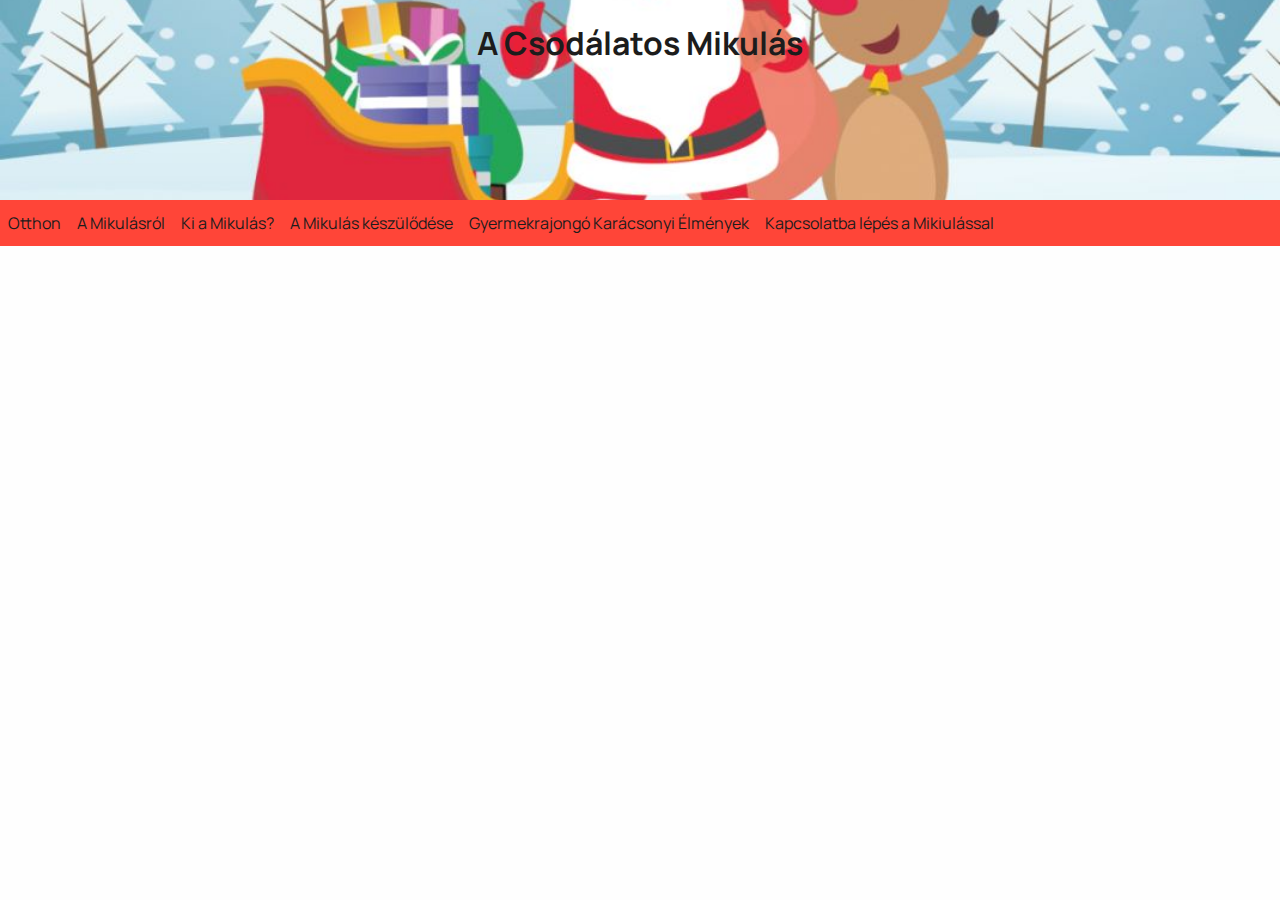
==== index2.html @ 3fccf8ef "v2" ====
<!DOCTYPE html>
<html lang="en">
<head>
    <meta charset="UTF-8">
    <meta name="viewport" content="width=device-width, initial-scale=1.0">
    <title>Document</title>
    <link rel="stylesheet" href="css/index2.css">
</head>
<body>
    <header class="home" id="home">

        <div class="headerbg">
            <h1 class="headerh1">A Csodálatos Mikulás</h1>
        </div>

    </header>
    <nav class="navbar">
        <div class="nav-items">
            <a href="#home" class="navbtna"><button class="navbtn">Otthon</button></a>
            <a href="#mikulasrolheader" class="navbtna"><button class="navbtn">A Mikulásról</button></a>
            <a href="#sec1" class="navbtna"><button class="navbtn">Ki a Mikulás?</button></a>
            <a href="#sec2" class="navbtna"><button class="navbtn">A Mikulás készülődése</button></a>
            <a href="#sec3" class="navbtna"><button class="navbtn">Gyermekrajongó Karácsonyi Élmények</button></a>
            <a href="#sec4" class="navbtna"><button class="navbtn">Kapcsolatba lépés a Mikiulással</button></a>
            <div class="colapsespacer"><button class="collapse"></button></div>
        </div>
        <div class="collapsednavitems">
            <a href="#home" class="navbtnacollapse"><button class="navbtncollapse">Otthon</button></a>
            <a href="#mikulasrolheader" class="navbtnacollapse"><button class="navbtncollapse">A Mikulásról</button></a>
            <a href="#sec1" class="navbtnacollapse"><button class="navbtncollapse">Ki a Mikulás?</button></a>
            <a href="#sec2" class="navbtnacollapse"><button class="navbtncollapse">A Mikulás készülődése</button></a>
            <a href="#sec3" class="navbtnacollapse"><button class="navbtncollapse">Gyermekrajongó Karácsonyi Élmények</button></a>
            <a href="#sec4" class="navbtnacollapse"><button class="navbtncollapse">Kapcsolatba lépés a Mikiulással</button></a>
        </div>
    </nav>
    <main>

        <section class="lg">

            <div class="sec1lg">

                <h1 class="sec1h1lg"></h1>
                <div class="sec1imglg">
                    <img src="" alt="" class="img1lg">
                </div>
                <p class="sec1txtlg">

                </p>

            </div>
            <div class="sec2lg">

                <h1 class="sec1h1lg"></h1>
                <div class="sec1imglg">
                    <img src="" alt="" class="img1lg">
                </div>
                <p class="sec1txtlg">
                    
                </p>

            </div>
            <div class="sec3lg">

                <h1 class="sec1h1lg"></h1>
                <div class="sec1imglg">
                    <img src="" alt="" class="img1lg">
                </div>
                <p class="sec1txtlg">
                    
                </p>

            </div>
            <div class="sec4lg">

                <h1 class="sec4h1lg"></h1>
                <div class="sec4imglg">
                    <img src="" alt="" class="img4lg">
                </div>
                <p class="sec4txtlg">
                    
                </p>

            </div>

        </section>
        <section class="med">

            <div class="row1med">
                <div class="sec1med">



                </div>
                <div class="sec2med">
    
    
    
                </div>
                <div class="sec3med">
    
    
    
                </div>
            </div>
            <div class="row2med">
                <div class="sec4med">

                </div>
            </div>

        </section>
        <section class="sm">

            <div class="row1sm">
                <div class="sec1sm">



                </div>
                <div class="sec2sm">
    
    
    
                </div>
            </div>
            <div class="row2sm">
                <div class="sec3sm">



                </div>
                <div class="sec4sm">
    
    
    
                </div>
            </div>

        </section>
        <section class="xs">

            <div class="sec1xs">



            </div>
            <div class="sec2xs">



            </div>
            <div class="sec3xs">



            </div>
            <div class="sec4xs">



            </div>
            
        </section>

    </main>
    <footer>



    </footer>

    <script src="js/collapse2.js"></script>
    
</body>
</html>
---- css/index2.css ----
@import url('https://fonts.googleapis.com/css2?family=Manrope:wght@200;500;800&display=swap');

html {
    width: 100%;
    scroll-behavior: smooth;
}

body {
    margin: 0;
    width: 100%;
    background-color: #fefefe;
    display: flex;
    justify-content: center;
    align-items: center;
    flex-direction: column;
}

.home {
    height: 200px;
    width: 100%;
}

.headerbg {
    background-image: url(../img/mikulas-2021.jpg);
    width: 100%;
    min-height: 100%;
    display: flex;
    justify-content: center;
    align-items: flex-start;
    flex-direction: row;
    background-position: center;
    background-repeat: no-repeat;
    background-size: cover;
}

.headerh1{
    font-family: 'Manrope', sans-serif;
    color: #1c1c1c;
}

nav {
    position: sticky;
    top: 0;
    left: 0;
    width: 100%;
    height: auto;
    background-color: #ff4538;
    display: flex;
    flex-direction: column;
    z-index: 999;
}

.nav-items {
    width: 100%;
    height: 100%;
    display: flex;
    align-items: center;
    
}

.navbtna, .navbtnacollapse {
    height: 100%;
    text-decoration: none;
    display: flex;
    justify-content: center;
    align-items: center;
}

.navbtnacollapse {
 width: 100%;
}

.navbtn, .navbtncollapse {
    height: 100%;
    font-family: 'Manrope', sans-serif;
    font-weight: 400;
    background-color: transparent;
    border: none;
    padding: 12px 8px;
    font-size: medium;
    color: #1c1c1c;
}

.navbtncollapse {
    width: 100%;
}

.colapsespacer {
    width: 100%;
    display: none;
    justify-content: flex-end;
    align-items: center;
}

.collapse {
    width: 46px;
    height: 46px;
    padding: 12px 8px;
    border: none;
    background-color: transparent;
    font-family: 'Manrope', sans-serif;
    font-size: medium;
    font-weight: 400;
    background-image: url(../svg/menu_FILL0_wght200_GRAD0_opsz24.svg);
    background-position: center;
    background-repeat: no-repeat;
    background-size: 40px;
    transition: .2s ease-in-out;
}

.collapsednavitems {
    display: none;
    align-items: center;
    justify-content: center;
    flex-direction: column;
    overflow: hidden;
    height: 0px;
    transition: .5s ease;
}

.collapse.active {
    background-image: url(../svg/close_FILL0_wght200_GRAD0_opsz24.svg);
}

.collapsednavitems.active {
    height: 276px;
    transition: .5s ease;
}

.collapse:hover {
    background-color: #ff675c ;
}

.navbtn:hover, .navbtncollapse:hover {
    background-color: #ff675c;
    transition: .2s ease-in-out;
}

@media (min-width:1041px) {
    .sec1, .sec2, .sec3 {
        width: 25%;
    }
}

@media (max-width:1040px) {
    .navbtna {
        display: none;
    }
    
    .colapsespacer {
        display: flex;
    }

    .collapsednavitems {
        display: flex;
    }
}
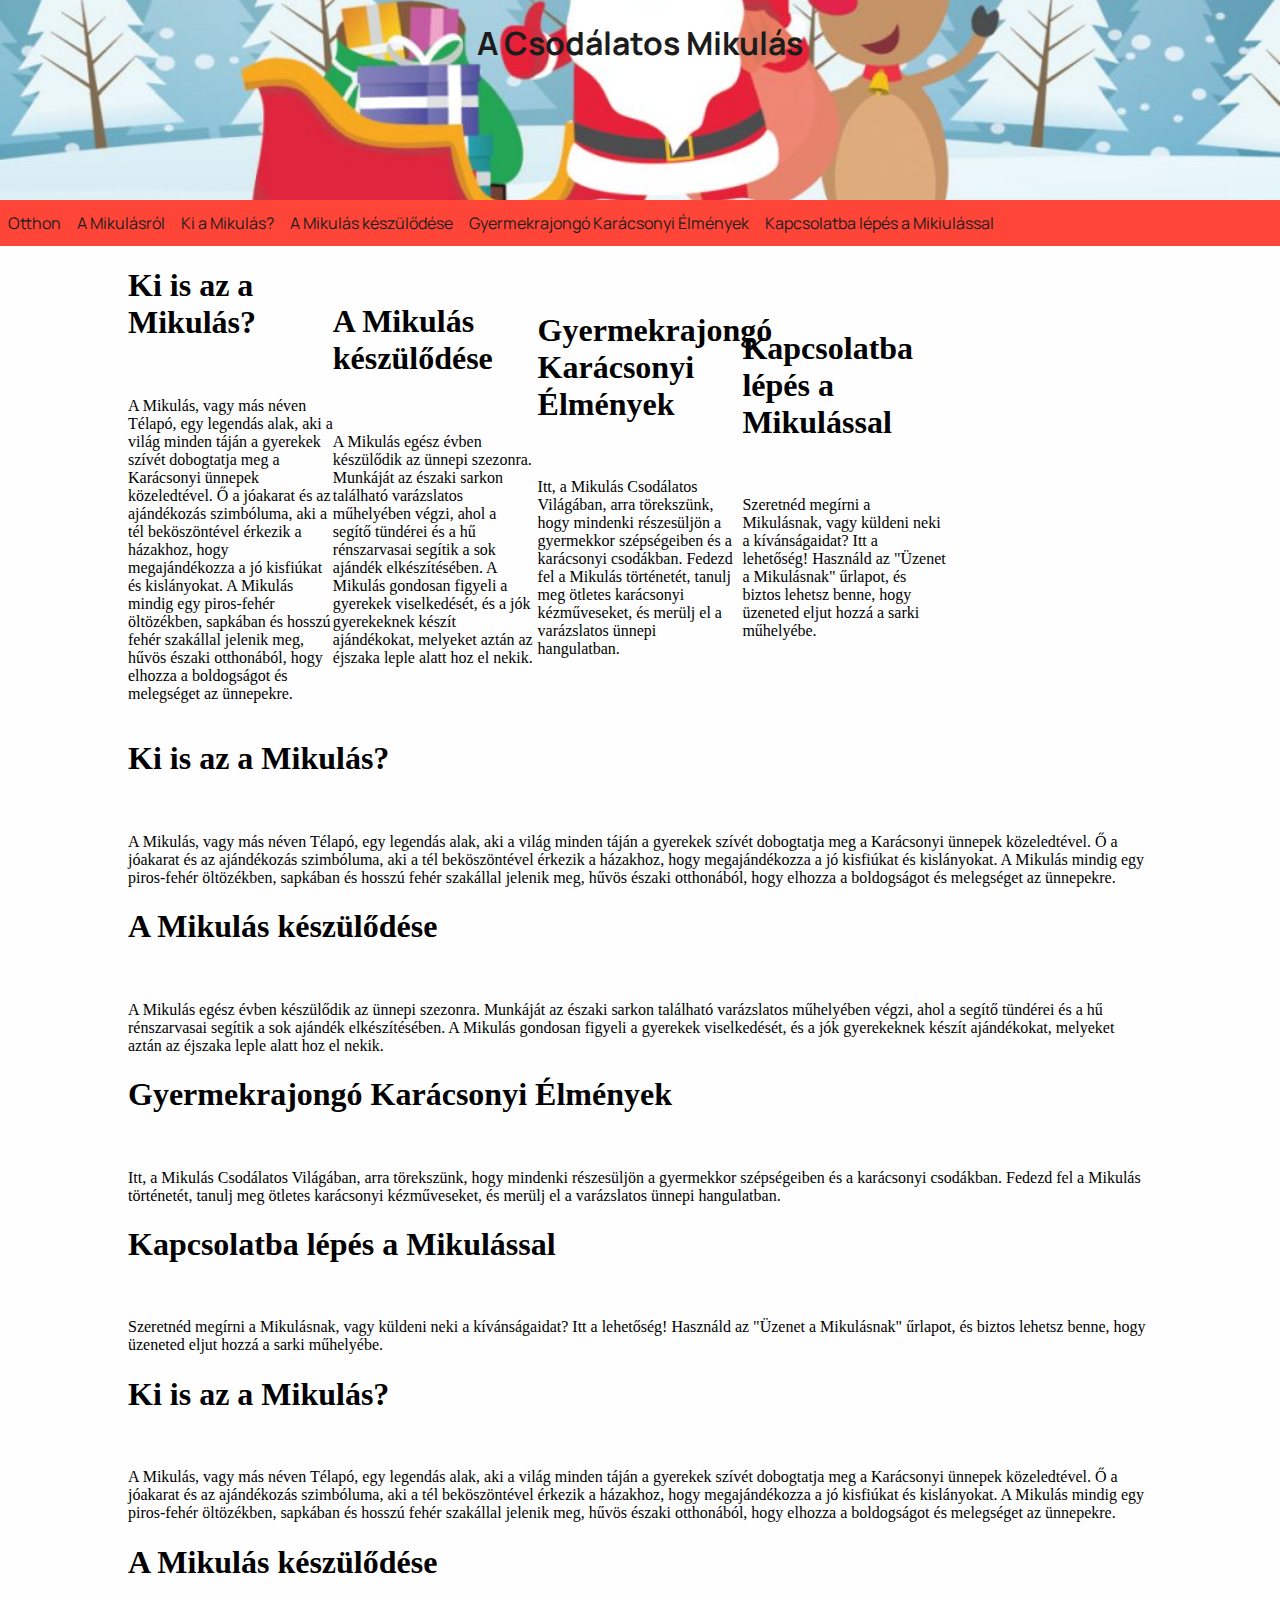
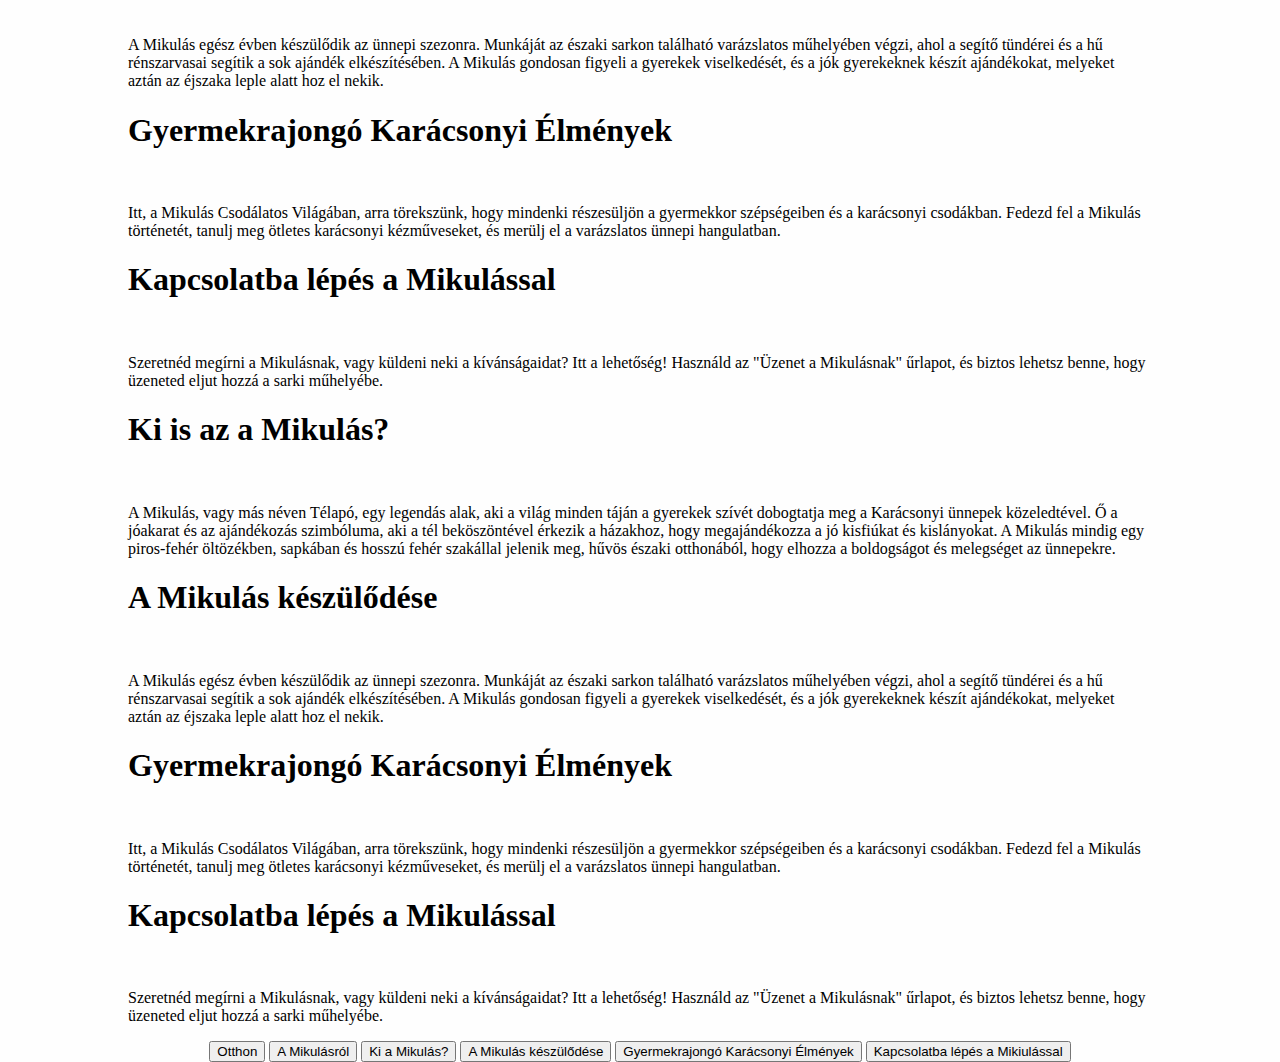
==== commit 6cfddecc: "v22222" ====
--- a/index2.html
+++ b/index2.html
@@ -39,45 +39,45 @@
 
             <div class="sec1lg">
 
-                <h1 class="sec1h1lg"></h1>
+                <h1 class="sec1h1lg">Ki is az a Mikulás?</h1>
                 <div class="sec1imglg">
                     <img src="" alt="" class="img1lg">
                 </div>
                 <p class="sec1txtlg">
-
+                    A Mikulás, vagy más néven Télapó, egy legendás alak, aki a világ minden táján a gyerekek szívét dobogtatja meg a Karácsonyi ünnepek közeledtével. Ő a jóakarat és az ajándékozás szimbóluma, aki a tél beköszöntével érkezik a házakhoz, hogy megajándékozza a jó kisfiúkat és kislányokat. A Mikulás mindig egy piros-fehér öltözékben, sapkában és hosszú fehér szakállal jelenik meg, hűvös északi otthonából, hogy elhozza a boldogságot és melegséget az ünnepekre.
                 </p>
 
             </div>
             <div class="sec2lg">
 
-                <h1 class="sec1h1lg"></h1>
-                <div class="sec1imglg">
-                    <img src="" alt="" class="img1lg">
-                </div>
-                <p class="sec1txtlg">
-                    
+                <h1 class="sec2h1lg">A Mikulás készülődése</h1>
+                <div class="sec2imglg">
+                    <img src="" alt="" class="img2lg">
+                </div>
+                <p class="sec2txtlg">
+                    A Mikulás egész évben készülődik az ünnepi szezonra. Munkáját az északi sarkon található varázslatos műhelyében végzi, ahol a segítő tündérei és a hű rénszarvasai segítik a sok ajándék elkészítésében. A Mikulás gondosan figyeli a gyerekek viselkedését, és a jók gyerekeknek készít ajándékokat, melyeket aztán az éjszaka leple alatt hoz el nekik.
                 </p>
 
             </div>
             <div class="sec3lg">
 
-                <h1 class="sec1h1lg"></h1>
-                <div class="sec1imglg">
-                    <img src="" alt="" class="img1lg">
-                </div>
-                <p class="sec1txtlg">
-                    
+                <h1 class="sec3h1lg">Gyermekrajongó Karácsonyi Élmények</h1>
+                <div class="sec3imglg">
+                    <img src="" alt="" class="img3lg">
+                </div>
+                <p class="sec3txtlg">
+                    Itt, a Mikulás Csodálatos Világában, arra törekszünk, hogy mindenki részesüljön a gyermekkor szépségeiben és a karácsonyi csodákban. Fedezd fel a Mikulás történetét, tanulj meg ötletes karácsonyi kézműveseket, és merülj el a varázslatos ünnepi hangulatban.
                 </p>
 
             </div>
             <div class="sec4lg">
 
-                <h1 class="sec4h1lg"></h1>
+                <h1 class="sec4h1lg">Kapcsolatba lépés a Mikulással</h1>
                 <div class="sec4imglg">
                     <img src="" alt="" class="img4lg">
                 </div>
                 <p class="sec4txtlg">
-                    
+                    Szeretnéd megírni a Mikulásnak, vagy küldeni neki a kívánságaidat? Itt a lehetőség! Használd az "Üzenet a Mikulásnak" űrlapot, és biztos lehetsz benne, hogy üzeneted eljut hozzá a sarki műhelyébe.
                 </p>
 
             </div>
@@ -88,23 +88,49 @@
             <div class="row1med">
                 <div class="sec1med">
 
-
+                    <h1 class="sec1h1med">Ki is az a Mikulás?</h1>
+                    <div class="sec1imgmed">
+                        <img src="" alt="" class="img1med">
+                    </div>
+                    <p class="sec1txtmed">
+                        A Mikulás, vagy más néven Télapó, egy legendás alak, aki a világ minden táján a gyerekek szívét dobogtatja meg a Karácsonyi ünnepek közeledtével. Ő a jóakarat és az ajándékozás szimbóluma, aki a tél beköszöntével érkezik a házakhoz, hogy megajándékozza a jó kisfiúkat és kislányokat. A Mikulás mindig egy piros-fehér öltözékben, sapkában és hosszú fehér szakállal jelenik meg, hűvös északi otthonából, hogy elhozza a boldogságot és melegséget az ünnepekre.
+                    </p>
 
                 </div>
                 <div class="sec2med">
     
-    
+                    <h1 class="sec2h1med">A Mikulás készülődése</h1>
+                    <div class="sec2imgmed">
+                        <img src="" alt="" class="img2med">
+                    </div>
+                    <p class="sec2txtmed">
+                        A Mikulás egész évben készülődik az ünnepi szezonra. Munkáját az északi sarkon található varázslatos műhelyében végzi, ahol a segítő tündérei és a hű rénszarvasai segítik a sok ajándék elkészítésében. A Mikulás gondosan figyeli a gyerekek viselkedését, és a jók gyerekeknek készít ajándékokat, melyeket aztán az éjszaka leple alatt hoz el nekik.
+                    </p>
     
                 </div>
                 <div class="sec3med">
     
-    
+                    <h1 class="sec3h1med">Gyermekrajongó Karácsonyi Élmények</h1>
+                    <div class="sec3imgmed">
+                        <img src="" alt="" class="img3med">
+                    </div>
+                    <p class="sec3txtmed">
+                        Itt, a Mikulás Csodálatos Világában, arra törekszünk, hogy mindenki részesüljön a gyermekkor szépségeiben és a karácsonyi csodákban. Fedezd fel a Mikulás történetét, tanulj meg ötletes karácsonyi kézműveseket, és merülj el a varázslatos ünnepi hangulatban.
+                    </p>
     
                 </div>
             </div>
             <div class="row2med">
                 <div class="sec4med">
 
+                    <h1 class="sec4h1med">Kapcsolatba lépés a Mikulással</h1>
+                    <div class="sec4imgmed">
+                        <img src="" alt="" class="img4med">
+                    </div>
+                    <p class="sec4txtmed">
+                        Szeretnéd megírni a Mikulásnak, vagy küldeni neki a kívánságaidat? Itt a lehetőség! Használd az "Üzenet a Mikulásnak" űrlapot, és biztos lehetsz benne, hogy üzeneted eljut hozzá a sarki műhelyébe.
+                    </p>
+
                 </div>
             </div>
 
@@ -114,24 +140,48 @@
             <div class="row1sm">
                 <div class="sec1sm">
 
-
+                    <h1 class="sec1h1sm">Ki is az a Mikulás?</h1>
+                    <div class="sec1imgsm">
+                        <img src="" alt="" class="img1sm">
+                    </div>
+                    <p class="sec1txtsm">
+                        A Mikulás, vagy más néven Télapó, egy legendás alak, aki a világ minden táján a gyerekek szívét dobogtatja meg a Karácsonyi ünnepek közeledtével. Ő a jóakarat és az ajándékozás szimbóluma, aki a tél beköszöntével érkezik a házakhoz, hogy megajándékozza a jó kisfiúkat és kislányokat. A Mikulás mindig egy piros-fehér öltözékben, sapkában és hosszú fehér szakállal jelenik meg, hűvös északi otthonából, hogy elhozza a boldogságot és melegséget az ünnepekre.
+                    </p>
 
                 </div>
                 <div class="sec2sm">
     
-    
+                    <h1 class="sec2h1sm">A Mikulás készülődése</h1>
+                    <div class="sec2imgsm">
+                        <img src="" alt="" class="img2sm">
+                    </div>
+                    <p class="sec2txtsm">
+                        A Mikulás egész évben készülődik az ünnepi szezonra. Munkáját az északi sarkon található varázslatos műhelyében végzi, ahol a segítő tündérei és a hű rénszarvasai segítik a sok ajándék elkészítésében. A Mikulás gondosan figyeli a gyerekek viselkedését, és a jók gyerekeknek készít ajándékokat, melyeket aztán az éjszaka leple alatt hoz el nekik.
+                    </p>
     
                 </div>
             </div>
             <div class="row2sm">
                 <div class="sec3sm">
 
-
+                    <h1 class="sec3h1sm">Gyermekrajongó Karácsonyi Élmények</h1>
+                    <div class="sec3imgsm">
+                        <img src="" alt="" class="img3sm">
+                    </div>
+                    <p class="sec3txtsm">
+                        Itt, a Mikulás Csodálatos Világában, arra törekszünk, hogy mindenki részesüljön a gyermekkor szépségeiben és a karácsonyi csodákban. Fedezd fel a Mikulás történetét, tanulj meg ötletes karácsonyi kézműveseket, és merülj el a varázslatos ünnepi hangulatban.
+                    </p>
 
                 </div>
                 <div class="sec4sm">
     
-    
+                    <h1 class="sec4h1sm">Kapcsolatba lépés a Mikulással</h1>
+                    <div class="sec4imgsm">
+                        <img src="" alt="" class="img4sm">
+                    </div>
+                    <p class="sec4txtsm">
+                        Szeretnéd megírni a Mikulásnak, vagy küldeni neki a kívánságaidat? Itt a lehetőség! Használd az "Üzenet a Mikulásnak" űrlapot, és biztos lehetsz benne, hogy üzeneted eljut hozzá a sarki műhelyébe.
+                    </p>
     
                 </div>
             </div>
@@ -141,22 +191,46 @@
 
             <div class="sec1xs">
 
-
+                <h1 class="sec1h1xs">Ki is az a Mikulás?</h1>
+                <div class="sec1imgxs">
+                    <img src="" alt="" class="img1xs">
+                </div>
+                <p class="sec1txtxs">
+                    A Mikulás, vagy más néven Télapó, egy legendás alak, aki a világ minden táján a gyerekek szívét dobogtatja meg a Karácsonyi ünnepek közeledtével. Ő a jóakarat és az ajándékozás szimbóluma, aki a tél beköszöntével érkezik a házakhoz, hogy megajándékozza a jó kisfiúkat és kislányokat. A Mikulás mindig egy piros-fehér öltözékben, sapkában és hosszú fehér szakállal jelenik meg, hűvös északi otthonából, hogy elhozza a boldogságot és melegséget az ünnepekre.
+                </p>
 
             </div>
             <div class="sec2xs">
 
-
+                <h1 class="sec2h1xs">A Mikulás készülődése</h1>
+                <div class="sec2imgxs">
+                    <img src="" alt="" class="img2xs">
+                </div>
+                <p class="sec2txtxs">
+                    A Mikulás egész évben készülődik az ünnepi szezonra. Munkáját az északi sarkon található varázslatos műhelyében végzi, ahol a segítő tündérei és a hű rénszarvasai segítik a sok ajándék elkészítésében. A Mikulás gondosan figyeli a gyerekek viselkedését, és a jók gyerekeknek készít ajándékokat, melyeket aztán az éjszaka leple alatt hoz el nekik.
+                </p>
 
             </div>
             <div class="sec3xs">
 
-
+                <h1 class="sec3h1sm">Gyermekrajongó Karácsonyi Élmények</h1>
+                <div class="sec3imgsm">
+                    <img src="" alt="" class="img3sm">
+                </div>
+                <p class="sec3txtsm">
+                    Itt, a Mikulás Csodálatos Világában, arra törekszünk, hogy mindenki részesüljön a gyermekkor szépségeiben és a karácsonyi csodákban. Fedezd fel a Mikulás történetét, tanulj meg ötletes karácsonyi kézműveseket, és merülj el a varázslatos ünnepi hangulatban.
+                </p>
 
             </div>
             <div class="sec4xs">
 
-
+                <h1 class="sec4h1sm">Kapcsolatba lépés a Mikulással</h1>
+                <div class="sec4imgsm">
+                    <img src="" alt="" class="img4sm">
+                </div>
+                <p class="sec4txtsm">
+                    Szeretnéd megírni a Mikulásnak, vagy küldeni neki a kívánságaidat? Itt a lehetőség! Használd az "Üzenet a Mikulásnak" űrlapot, és biztos lehetsz benne, hogy üzeneted eljut hozzá a sarki műhelyébe.
+                </p>
 
             </div>
             
@@ -165,7 +239,14 @@
     </main>
     <footer>
 
-
+        <div class="footerelements">
+            <a href="#home" class="footerbtna"><button class="footerbtn">Otthon</button></a>
+            <a href="#mikulasrolheader" class="footerbtna"><button class="footerbtn">A Mikulásról</button></a>
+            <a href="#sec1" class="footerbtna"><button class="footerbtn">Ki a Mikulás?</button></a>
+            <a href="#sec2" class="footerbtna"><button class="footerbtn">A Mikulás készülődése</button></a>
+            <a href="#sec3" class="footerbtna"><button class="footerbtn">Gyermekrajongó Karácsonyi Élmények</button></a>
+            <a href="#sec4" class="footerbtna"><button class="footerbtn">Kapcsolatba lépés a Mikiulással</button></a>
+        </div>
 
     </footer>
 
--- a/css/index2.css
+++ b/css/index2.css
@@ -136,6 +136,20 @@
     transition: .2s ease-in-out;
 }
 
+main{
+    width: 80%;
+}
+
+.lg {
+    display: flex;
+    justify-content: s;
+    align-items: center;
+}
+
+.sec1lg, .sec2lg, .sec3lg, .sec4lg {
+    width: 20%;
+}
+
 @media (min-width:1041px) {
     .sec1, .sec2, .sec3 {
         width: 25%;
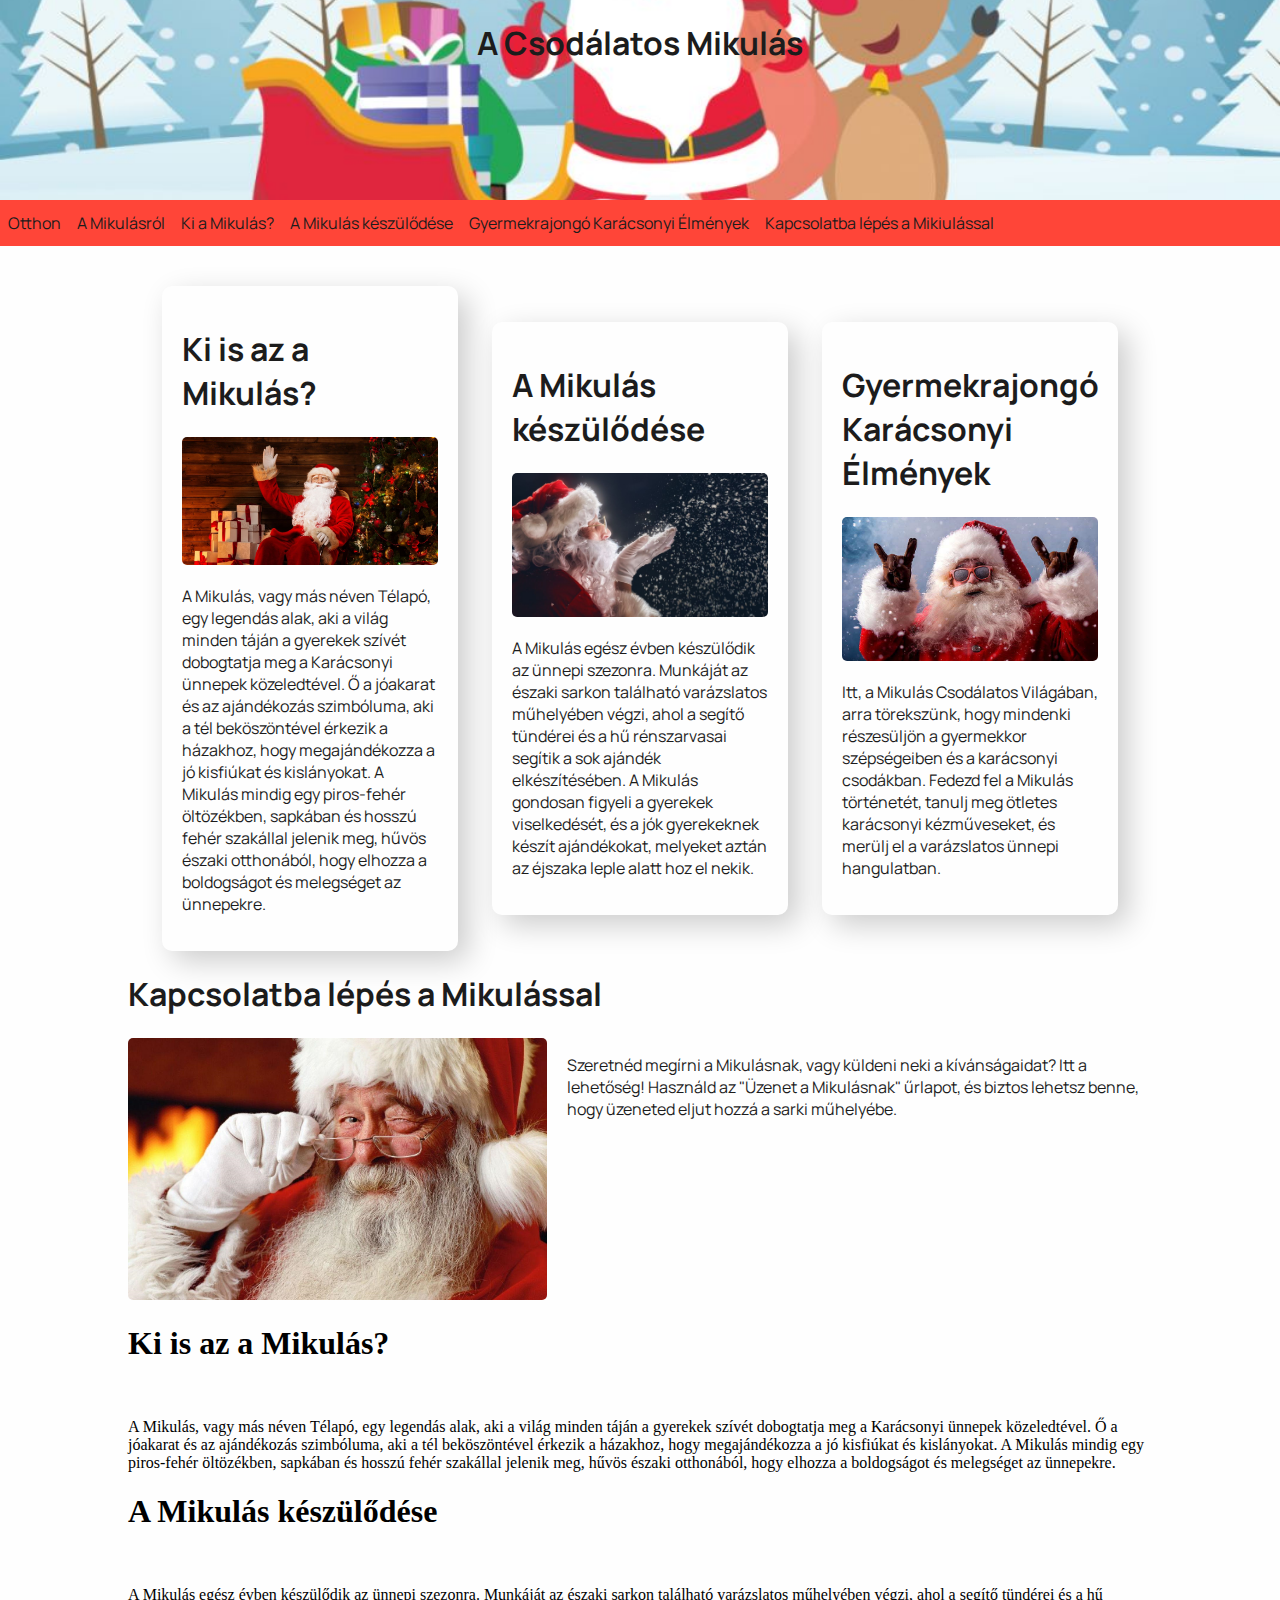
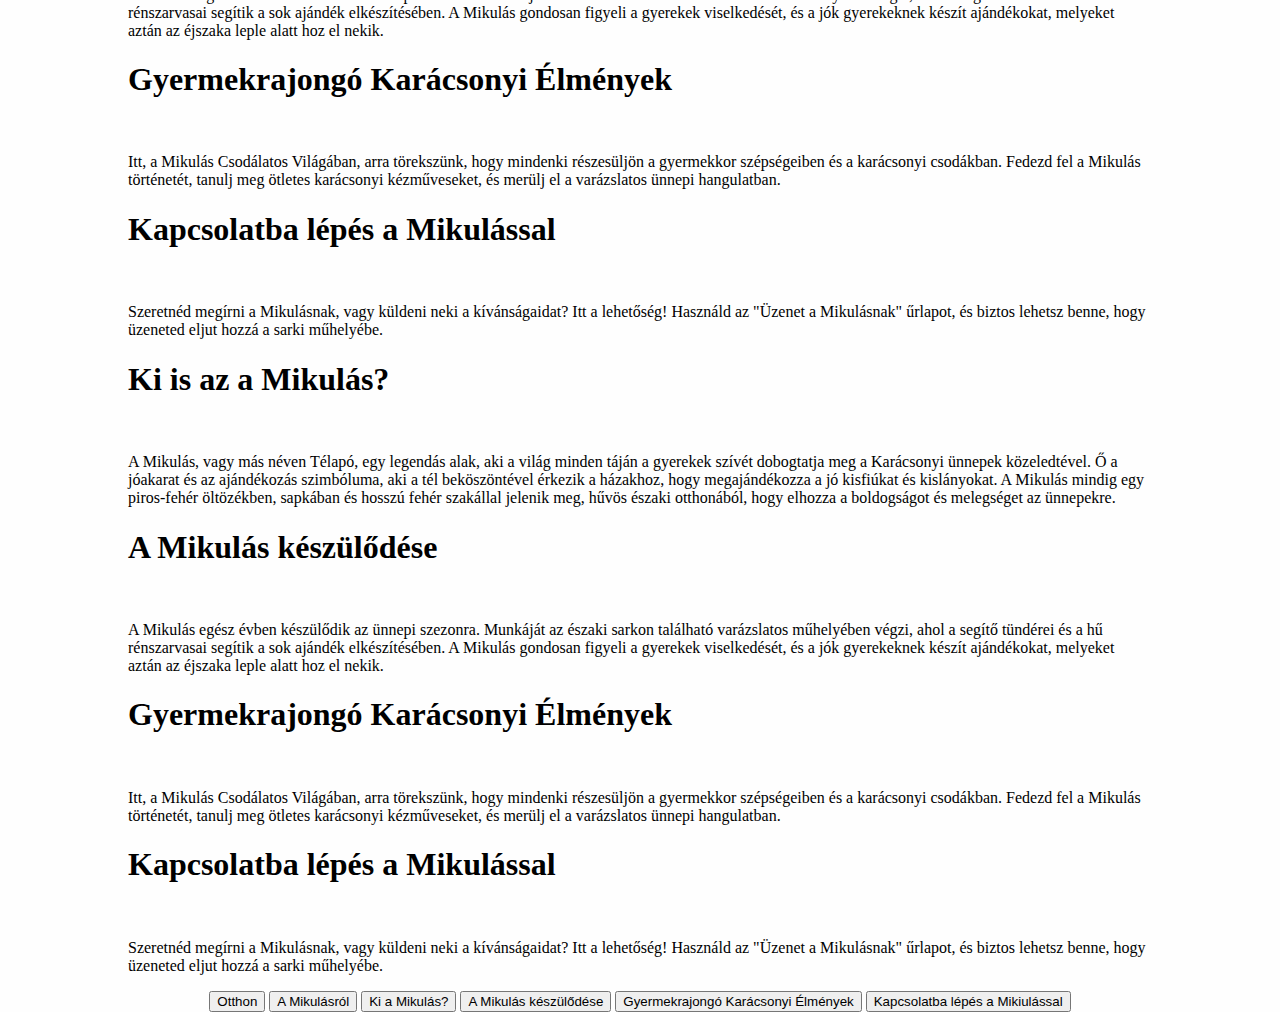
==== commit d4dd7283: "index2.html, index2.css update" ====
--- a/index2.html
+++ b/index2.html
@@ -41,7 +41,7 @@
 
                 <h1 class="sec1h1lg">Ki is az a Mikulás?</h1>
                 <div class="sec1imglg">
-                    <img src="" alt="" class="img1lg">
+                    <img src="img/00010207.jpg" alt="img" class="img1lg">
                 </div>
                 <p class="sec1txtlg">
                     A Mikulás, vagy más néven Télapó, egy legendás alak, aki a világ minden táján a gyerekek szívét dobogtatja meg a Karácsonyi ünnepek közeledtével. Ő a jóakarat és az ajándékozás szimbóluma, aki a tél beköszöntével érkezik a házakhoz, hogy megajándékozza a jó kisfiúkat és kislányokat. A Mikulás mindig egy piros-fehér öltözékben, sapkában és hosszú fehér szakállal jelenik meg, hűvös északi otthonából, hogy elhozza a boldogságot és melegséget az ünnepekre.
@@ -52,7 +52,7 @@
 
                 <h1 class="sec2h1lg">A Mikulás készülődése</h1>
                 <div class="sec2imglg">
-                    <img src="" alt="" class="img2lg">
+                    <img src="img/16c3dac170f14f539d9a60343c01b865.jpg" alt="img" class="img2lg">
                 </div>
                 <p class="sec2txtlg">
                     A Mikulás egész évben készülődik az ünnepi szezonra. Munkáját az északi sarkon található varázslatos műhelyében végzi, ahol a segítő tündérei és a hű rénszarvasai segítik a sok ajándék elkészítésében. A Mikulás gondosan figyeli a gyerekek viselkedését, és a jók gyerekeknek készít ajándékokat, melyeket aztán az éjszaka leple alatt hoz el nekik.
@@ -63,7 +63,7 @@
 
                 <h1 class="sec3h1lg">Gyermekrajongó Karácsonyi Élmények</h1>
                 <div class="sec3imglg">
-                    <img src="" alt="" class="img3lg">
+                    <img src="img/funny-santa-claus-devil-horns-hand-devil-horns-hands-wallpaper-preview.jpg" alt="img" class="img3lg">
                 </div>
                 <p class="sec3txtlg">
                     Itt, a Mikulás Csodálatos Világában, arra törekszünk, hogy mindenki részesüljön a gyermekkor szépségeiben és a karácsonyi csodákban. Fedezd fel a Mikulás történetét, tanulj meg ötletes karácsonyi kézműveseket, és merülj el a varázslatos ünnepi hangulatban.
@@ -74,7 +74,7 @@
 
                 <h1 class="sec4h1lg">Kapcsolatba lépés a Mikulással</h1>
                 <div class="sec4imglg">
-                    <img src="" alt="" class="img4lg">
+                    <img src="img/msHIa58-santa-claus-wallpaper-free.jpg" alt="img" class="img4lg">
                 </div>
                 <p class="sec4txtlg">
                     Szeretnéd megírni a Mikulásnak, vagy küldeni neki a kívánságaidat? Itt a lehetőség! Használd az "Üzenet a Mikulásnak" űrlapot, és biztos lehetsz benne, hogy üzeneted eljut hozzá a sarki műhelyébe.
@@ -90,7 +90,7 @@
 
                     <h1 class="sec1h1med">Ki is az a Mikulás?</h1>
                     <div class="sec1imgmed">
-                        <img src="" alt="" class="img1med">
+                        <img src="img/00010207.jpg" alt="img" class="img1med">
                     </div>
                     <p class="sec1txtmed">
                         A Mikulás, vagy más néven Télapó, egy legendás alak, aki a világ minden táján a gyerekek szívét dobogtatja meg a Karácsonyi ünnepek közeledtével. Ő a jóakarat és az ajándékozás szimbóluma, aki a tél beköszöntével érkezik a házakhoz, hogy megajándékozza a jó kisfiúkat és kislányokat. A Mikulás mindig egy piros-fehér öltözékben, sapkában és hosszú fehér szakállal jelenik meg, hűvös északi otthonából, hogy elhozza a boldogságot és melegséget az ünnepekre.
@@ -101,7 +101,7 @@
     
                     <h1 class="sec2h1med">A Mikulás készülődése</h1>
                     <div class="sec2imgmed">
-                        <img src="" alt="" class="img2med">
+                        <img src="img/16c3dac170f14f539d9a60343c01b865.jpg" alt="img" class="img2med">
                     </div>
                     <p class="sec2txtmed">
                         A Mikulás egész évben készülődik az ünnepi szezonra. Munkáját az északi sarkon található varázslatos műhelyében végzi, ahol a segítő tündérei és a hű rénszarvasai segítik a sok ajándék elkészítésében. A Mikulás gondosan figyeli a gyerekek viselkedését, és a jók gyerekeknek készít ajándékokat, melyeket aztán az éjszaka leple alatt hoz el nekik.
@@ -112,7 +112,7 @@
     
                     <h1 class="sec3h1med">Gyermekrajongó Karácsonyi Élmények</h1>
                     <div class="sec3imgmed">
-                        <img src="" alt="" class="img3med">
+                        <img src="img/funny-santa-claus-devil-horns-hand-devil-horns-hands-wallpaper-preview.jpg" alt="img" class="img3med">
                     </div>
                     <p class="sec3txtmed">
                         Itt, a Mikulás Csodálatos Világában, arra törekszünk, hogy mindenki részesüljön a gyermekkor szépségeiben és a karácsonyi csodákban. Fedezd fel a Mikulás történetét, tanulj meg ötletes karácsonyi kézműveseket, és merülj el a varázslatos ünnepi hangulatban.
@@ -124,12 +124,14 @@
                 <div class="sec4med">
 
                     <h1 class="sec4h1med">Kapcsolatba lépés a Mikulással</h1>
-                    <div class="sec4imgmed">
-                        <img src="" alt="" class="img4med">
-                    </div>
-                    <p class="sec4txtmed">
-                        Szeretnéd megírni a Mikulásnak, vagy küldeni neki a kívánságaidat? Itt a lehetőség! Használd az "Üzenet a Mikulásnak" űrlapot, és biztos lehetsz benne, hogy üzeneted eljut hozzá a sarki műhelyébe.
-                    </p>
+                    <div class="row2inmed">
+                        <div class="sec4imgmed">
+                            <img src="img/msHIa58-santa-claus-wallpaper-free.jpg" alt="img" class="img4med">
+                        </div>
+                        <p class="sec4txtmed">
+                            Szeretnéd megírni a Mikulásnak, vagy küldeni neki a kívánságaidat? Itt a lehetőség! Használd az "Üzenet a Mikulásnak" űrlapot, és biztos lehetsz benne, hogy üzeneted eljut hozzá a sarki műhelyébe.
+                        </p>
+                    </div>
 
                 </div>
             </div>
--- a/css/index2.css
+++ b/css/index2.css
@@ -140,14 +140,110 @@
     width: 80%;
 }
 
+/* large view */
+
 .lg {
     display: flex;
-    justify-content: s;
-    align-items: center;
+    justify-content: space-evenly;
+    align-items: center;
+    margin-top: 20px;
 }
 
 .sec1lg, .sec2lg, .sec3lg, .sec4lg {
     width: 20%;
+    padding: 20px;
+    border-radius: 10px;
+    box-shadow: 10px 10px 30px rgba(0, 0, 0, 0.2);
+    background-color: #fefefe;
+}
+
+.sec1h1lg, .sec2h1lg, .sec3h1lg, .sec4h1lg {
+    font-family: 'Manrope', sans-serif;
+    color: #1c1c1c;
+}
+
+.sec1txtlg, .sec2txtlg, .sec3txtlg, .sec4txtlg {
+    font-family: 'Manrope', sans-serif;
+    font-size: medium;
+    color: #1c1c1c;
+}
+
+.img1lg, .img2lg, .img3lg, .img4lg {
+    width: 100%;
+    border-radius: 5px;
+}
+
+/* medium view 1500px */
+
+.med {
+    display: flex;
+    justify-content: center;
+    align-items: center;
+    flex-direction: column;
+    margin-top: 20px;
+}
+
+.row1med {
+    display: flex;
+    justify-content: space-evenly;
+    align-items: center;
+}
+
+.sec1med, .sec2med, .sec3med {
+    width: 25%;
+    padding: 20px;
+    border-radius: 10px;
+    box-shadow: 10px 10px 30px rgba(0, 0, 0, 0.2);
+    background-color: #fefefe;
+    display: none;
+}
+
+.sec4med {
+    display: none;
+}
+
+.row2inmed {
+    display: flex;
+    justify-content: space-around;
+}
+
+.sec1h1med, .sec2h1med, .sec3h1med, .sec4h1med {
+    font-family: 'Manrope', sans-serif;
+    color: #1c1c1c;
+}
+
+.sec1txtmed, .sec2txtmed, .sec3txtmed, .sec4txtmed {
+    font-family: 'Manrope', sans-serif;
+    color: #1c1c1c;
+    font-size: medium;
+}
+
+.sec4txtmed {
+    margin-left: 20px;
+}
+
+.img1med, .img2med, .img3med {
+    width: 100%;
+    border-radius: 5px;
+}
+
+.sec4imgmed {
+    width: 100%;
+}
+
+.img4med {
+    width: 100%;
+    border-radius: 5px;
+}
+
+@media (max-width:1500px) {
+    .sec1med, .sec2med, .sec3med, .sec4med {
+        display: block;
+    }
+
+    .sec1lg, .sec2lg, .sec3lg, .sec4lg {
+        display: none;
+    }
 }
 
 @media (min-width:1041px) {
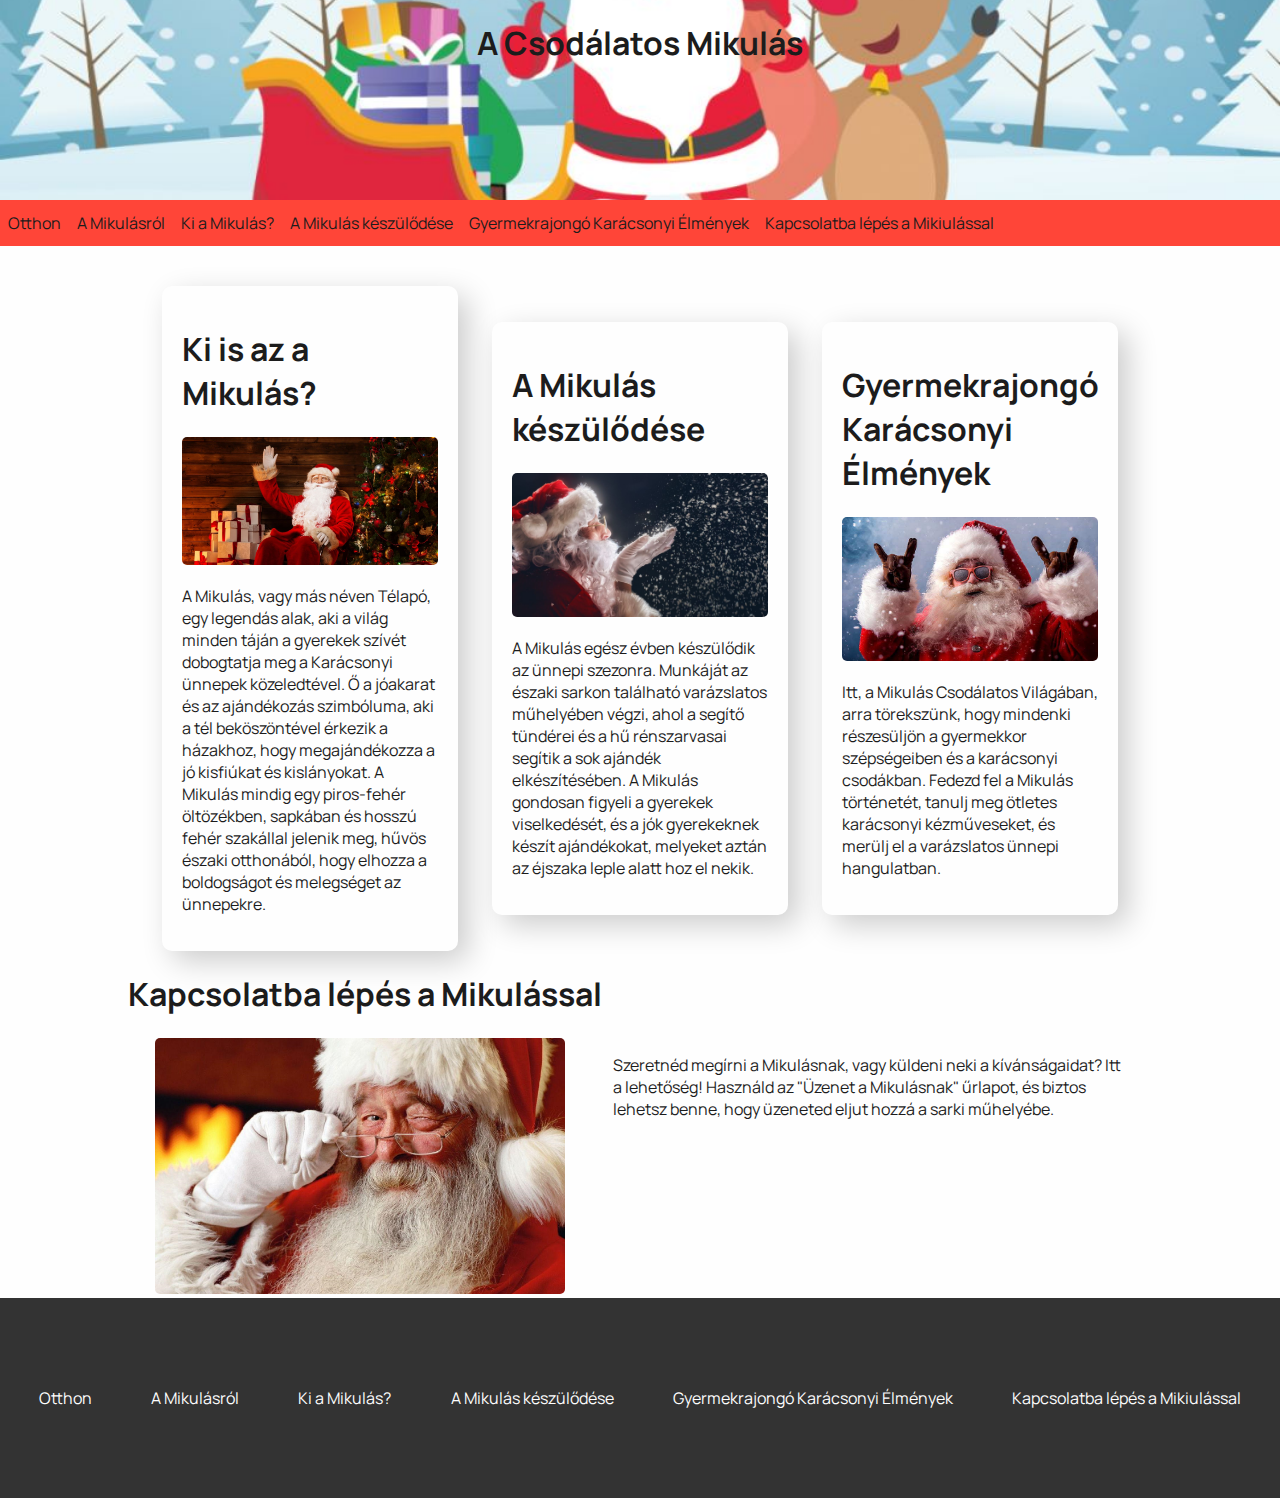
==== commit 355b5843: "ffzzfuuzf" ====
--- a/index2.html
+++ b/index2.html
@@ -37,7 +37,7 @@
 
         <section class="lg">
 
-            <div class="sec1lg">
+            <div class="sec1lg" id="sec1">
 
                 <h1 class="sec1h1lg">Ki is az a Mikulás?</h1>
                 <div class="sec1imglg">
@@ -48,7 +48,7 @@
                 </p>
 
             </div>
-            <div class="sec2lg">
+            <div class="sec2lg" id="sec2">
 
                 <h1 class="sec2h1lg">A Mikulás készülődése</h1>
                 <div class="sec2imglg">
@@ -59,7 +59,7 @@
                 </p>
 
             </div>
-            <div class="sec3lg">
+            <div class="sec3lg" id="sec3">
 
                 <h1 class="sec3h1lg">Gyermekrajongó Karácsonyi Élmények</h1>
                 <div class="sec3imglg">
@@ -70,7 +70,7 @@
                 </p>
 
             </div>
-            <div class="sec4lg">
+            <div class="sec4lg" id="sec4">
 
                 <h1 class="sec4h1lg">Kapcsolatba lépés a Mikulással</h1>
                 <div class="sec4imglg">
@@ -86,7 +86,7 @@
         <section class="med">
 
             <div class="row1med">
-                <div class="sec1med">
+                <div class="sec1med" id="sec1">
 
                     <h1 class="sec1h1med">Ki is az a Mikulás?</h1>
                     <div class="sec1imgmed">
@@ -97,7 +97,7 @@
                     </p>
 
                 </div>
-                <div class="sec2med">
+                <div class="sec2med" id="sec2">
     
                     <h1 class="sec2h1med">A Mikulás készülődése</h1>
                     <div class="sec2imgmed">
@@ -108,7 +108,7 @@
                     </p>
     
                 </div>
-                <div class="sec3med">
+                <div class="sec3med" id="sec3">
     
                     <h1 class="sec3h1med">Gyermekrajongó Karácsonyi Élmények</h1>
                     <div class="sec3imgmed">
@@ -121,7 +121,7 @@
                 </div>
             </div>
             <div class="row2med">
-                <div class="sec4med">
+                <div class="sec4med" id="sec4">
 
                     <h1 class="sec4h1med">Kapcsolatba lépés a Mikulással</h1>
                     <div class="row2inmed">
@@ -140,22 +140,22 @@
         <section class="sm">
 
             <div class="row1sm">
-                <div class="sec1sm">
+                <div class="sec1sm" id="sec1">
 
                     <h1 class="sec1h1sm">Ki is az a Mikulás?</h1>
                     <div class="sec1imgsm">
-                        <img src="" alt="" class="img1sm">
+                        <img src="img/00010207.jpg" alt="img" class="img1sm">
                     </div>
                     <p class="sec1txtsm">
                         A Mikulás, vagy más néven Télapó, egy legendás alak, aki a világ minden táján a gyerekek szívét dobogtatja meg a Karácsonyi ünnepek közeledtével. Ő a jóakarat és az ajándékozás szimbóluma, aki a tél beköszöntével érkezik a házakhoz, hogy megajándékozza a jó kisfiúkat és kislányokat. A Mikulás mindig egy piros-fehér öltözékben, sapkában és hosszú fehér szakállal jelenik meg, hűvös északi otthonából, hogy elhozza a boldogságot és melegséget az ünnepekre.
                     </p>
 
                 </div>
-                <div class="sec2sm">
+                <div class="sec2sm" id="sec2">
     
                     <h1 class="sec2h1sm">A Mikulás készülődése</h1>
                     <div class="sec2imgsm">
-                        <img src="" alt="" class="img2sm">
+                        <img src="img/16c3dac170f14f539d9a60343c01b865.jpg" alt="img" class="img2sm">
                     </div>
                     <p class="sec2txtsm">
                         A Mikulás egész évben készülődik az ünnepi szezonra. Munkáját az északi sarkon található varázslatos műhelyében végzi, ahol a segítő tündérei és a hű rénszarvasai segítik a sok ajándék elkészítésében. A Mikulás gondosan figyeli a gyerekek viselkedését, és a jók gyerekeknek készít ajándékokat, melyeket aztán az éjszaka leple alatt hoz el nekik.
@@ -164,22 +164,22 @@
                 </div>
             </div>
             <div class="row2sm">
-                <div class="sec3sm">
+                <div class="sec3sm" id="sec3">
 
                     <h1 class="sec3h1sm">Gyermekrajongó Karácsonyi Élmények</h1>
                     <div class="sec3imgsm">
-                        <img src="" alt="" class="img3sm">
+                        <img src="img/funny-santa-claus-devil-horns-hand-devil-horns-hands-wallpaper-preview.jpg" alt="img" class="img3sm">
                     </div>
                     <p class="sec3txtsm">
                         Itt, a Mikulás Csodálatos Világában, arra törekszünk, hogy mindenki részesüljön a gyermekkor szépségeiben és a karácsonyi csodákban. Fedezd fel a Mikulás történetét, tanulj meg ötletes karácsonyi kézműveseket, és merülj el a varázslatos ünnepi hangulatban.
                     </p>
 
                 </div>
-                <div class="sec4sm">
+                <div class="sec4sm" id="sec4">
     
                     <h1 class="sec4h1sm">Kapcsolatba lépés a Mikulással</h1>
                     <div class="sec4imgsm">
-                        <img src="" alt="" class="img4sm">
+                        <img src="img/msHIa58-santa-claus-wallpaper-free.jpg" alt="img" class="img4sm">
                     </div>
                     <p class="sec4txtsm">
                         Szeretnéd megírni a Mikulásnak, vagy küldeni neki a kívánságaidat? Itt a lehetőség! Használd az "Üzenet a Mikulásnak" űrlapot, és biztos lehetsz benne, hogy üzeneted eljut hozzá a sarki műhelyébe.
@@ -191,44 +191,44 @@
         </section>
         <section class="xs">
 
-            <div class="sec1xs">
+            <div class="sec1xs" id="sec1">
 
                 <h1 class="sec1h1xs">Ki is az a Mikulás?</h1>
                 <div class="sec1imgxs">
-                    <img src="" alt="" class="img1xs">
+                    <img src="img/00010207.jpg" alt="img" class="img1xs">
                 </div>
                 <p class="sec1txtxs">
                     A Mikulás, vagy más néven Télapó, egy legendás alak, aki a világ minden táján a gyerekek szívét dobogtatja meg a Karácsonyi ünnepek közeledtével. Ő a jóakarat és az ajándékozás szimbóluma, aki a tél beköszöntével érkezik a házakhoz, hogy megajándékozza a jó kisfiúkat és kislányokat. A Mikulás mindig egy piros-fehér öltözékben, sapkában és hosszú fehér szakállal jelenik meg, hűvös északi otthonából, hogy elhozza a boldogságot és melegséget az ünnepekre.
                 </p>
 
             </div>
-            <div class="sec2xs">
+            <div class="sec2xs" id="sec2">
 
                 <h1 class="sec2h1xs">A Mikulás készülődése</h1>
                 <div class="sec2imgxs">
-                    <img src="" alt="" class="img2xs">
+                    <img src="img/16c3dac170f14f539d9a60343c01b865.jpg" alt="img" class="img2xs">
                 </div>
                 <p class="sec2txtxs">
                     A Mikulás egész évben készülődik az ünnepi szezonra. Munkáját az északi sarkon található varázslatos műhelyében végzi, ahol a segítő tündérei és a hű rénszarvasai segítik a sok ajándék elkészítésében. A Mikulás gondosan figyeli a gyerekek viselkedését, és a jók gyerekeknek készít ajándékokat, melyeket aztán az éjszaka leple alatt hoz el nekik.
                 </p>
 
             </div>
-            <div class="sec3xs">
+            <div class="sec3xs" id="sec3">
 
                 <h1 class="sec3h1sm">Gyermekrajongó Karácsonyi Élmények</h1>
                 <div class="sec3imgsm">
-                    <img src="" alt="" class="img3sm">
+                    <img src="img/funny-santa-claus-devil-horns-hand-devil-horns-hands-wallpaper-preview.jpg" alt="img" class="img3sm">
                 </div>
                 <p class="sec3txtsm">
                     Itt, a Mikulás Csodálatos Világában, arra törekszünk, hogy mindenki részesüljön a gyermekkor szépségeiben és a karácsonyi csodákban. Fedezd fel a Mikulás történetét, tanulj meg ötletes karácsonyi kézműveseket, és merülj el a varázslatos ünnepi hangulatban.
                 </p>
 
             </div>
-            <div class="sec4xs">
+            <div class="sec4xs" id="sec4">
 
                 <h1 class="sec4h1sm">Kapcsolatba lépés a Mikulással</h1>
                 <div class="sec4imgsm">
-                    <img src="" alt="" class="img4sm">
+                    <img src="img/msHIa58-santa-claus-wallpaper-free.jpg" alt="img" class="img4sm">
                 </div>
                 <p class="sec4txtsm">
                     Szeretnéd megírni a Mikulásnak, vagy küldeni neki a kívánságaidat? Itt a lehetőség! Használd az "Üzenet a Mikulásnak" űrlapot, és biztos lehetsz benne, hogy üzeneted eljut hozzá a sarki műhelyébe.
--- a/css/index2.css
+++ b/css/index2.css
@@ -111,7 +111,6 @@
 .collapsednavitems {
     display: none;
     align-items: center;
-    justify-content: center;
     flex-direction: column;
     overflow: hidden;
     height: 0px;
@@ -200,11 +199,12 @@
 
 .sec4med {
     display: none;
+    width: 100%;
 }
 
 .row2inmed {
     display: flex;
-    justify-content: space-around;
+    justify-content: space-evenly;
 }
 
 .sec1h1med, .sec2h1med, .sec3h1med, .sec4h1med {
@@ -220,6 +220,7 @@
 
 .sec4txtmed {
     margin-left: 20px;
+    width: 50%;
 }
 
 .img1med, .img2med, .img3med {
@@ -228,12 +229,119 @@
 }
 
 .sec4imgmed {
-    width: 100%;
+    width: 40%;
 }
 
 .img4med {
     width: 100%;
     border-radius: 5px;
+}
+
+/* small view */
+
+.sm {
+    width: 100%;
+    display: none;
+}
+
+.row1sm, .row2sm {
+    display: flex;
+    justify-content: space-evenly;
+    align-items: center;
+}
+
+.sec1sm, .sec2sm, .sec3sm, .sec4sm {
+    display: flex;
+    justify-content: center;
+    align-items: center;
+    flex-direction: column;
+    width: 40%;
+    padding: 20px;
+    border-radius: 10px;
+    box-shadow: 10px 10px 30px rgba(0, 0, 0, 0.2);
+    margin-top: 30px;
+}
+
+.sec1h1sm, .sec2h1sm, .sec3h1sm, .sec4h1sm {
+    color: #1c1c1c;
+    font-family: 'Manrope', sans-serif;
+}
+
+.img1sm, .img2sm, .img3sm, .img4sm {
+    width: 100%;
+    border-radius: 10px;
+}
+
+.sec1txtsm, .sec2txtsm, .sec3txtsm, .sec4txtsm {
+    color: #1c1c1c;
+    font-family: 'Manrope', sans-serif;
+    font-size: medium;
+}
+
+/* xs view */
+
+.xs {
+    display: none;
+    justify-content: center;
+    align-items: center;
+    flex-direction: column;
+}
+
+.sec1xs, .sec2xs, .sec3xs, .sec4xs {
+    display: flex;
+    justify-content: center;
+    align-items: center;
+    flex-direction: column;
+    width: 100%;
+    border-radius: 10px;
+    padding: 20px;
+    box-shadow: 10px 10px 30px rgba(0, 0, 0, 0.2);
+    margin-top: 30px;
+    font-family: 'Manrope', sans-serif;
+}
+
+.img1xs, .img2xs, .img3xs, .img4xs {
+    width: 100%;
+    border-radius: 10px;
+}
+
+/* footer */
+
+footer {
+    width: 100%;
+    display: flex;
+    justify-content: space-evenly;
+    align-items: center;
+    background-color: #333333;
+    height: 200px;
+}
+
+.footerelements {
+    width: 100%;
+    display: flex;
+    justify-content: space-evenly;
+    align-items: center;
+}
+
+.footerbtn {
+    position: relative;
+    background-color: transparent;
+    color: #fefefe;
+    border: none;
+    font-family: 'Manrope', sans-serif;
+    font-size: medium;
+    padding: 20px;
+    border-radius: 10px;
+}
+
+.footerbtn::after {
+    display: block;
+    position: relative;
+    left: 0;
+    bottom: 0;
+    height: 2px;
+    width: 100%;
+    background-color: #fefefe;
 }
 
 @media (max-width:1500px) {
@@ -264,4 +372,22 @@
     .collapsednavitems {
         display: flex;
     }
+
+    .med {
+        display: none;
+    }
+
+    .sm {
+        display: block;
+    }
+}
+
+@media (max-width:800px) {
+    .sm {
+        display: none;
+    }
+
+    .xs {
+        display: flex;
+    }
 }